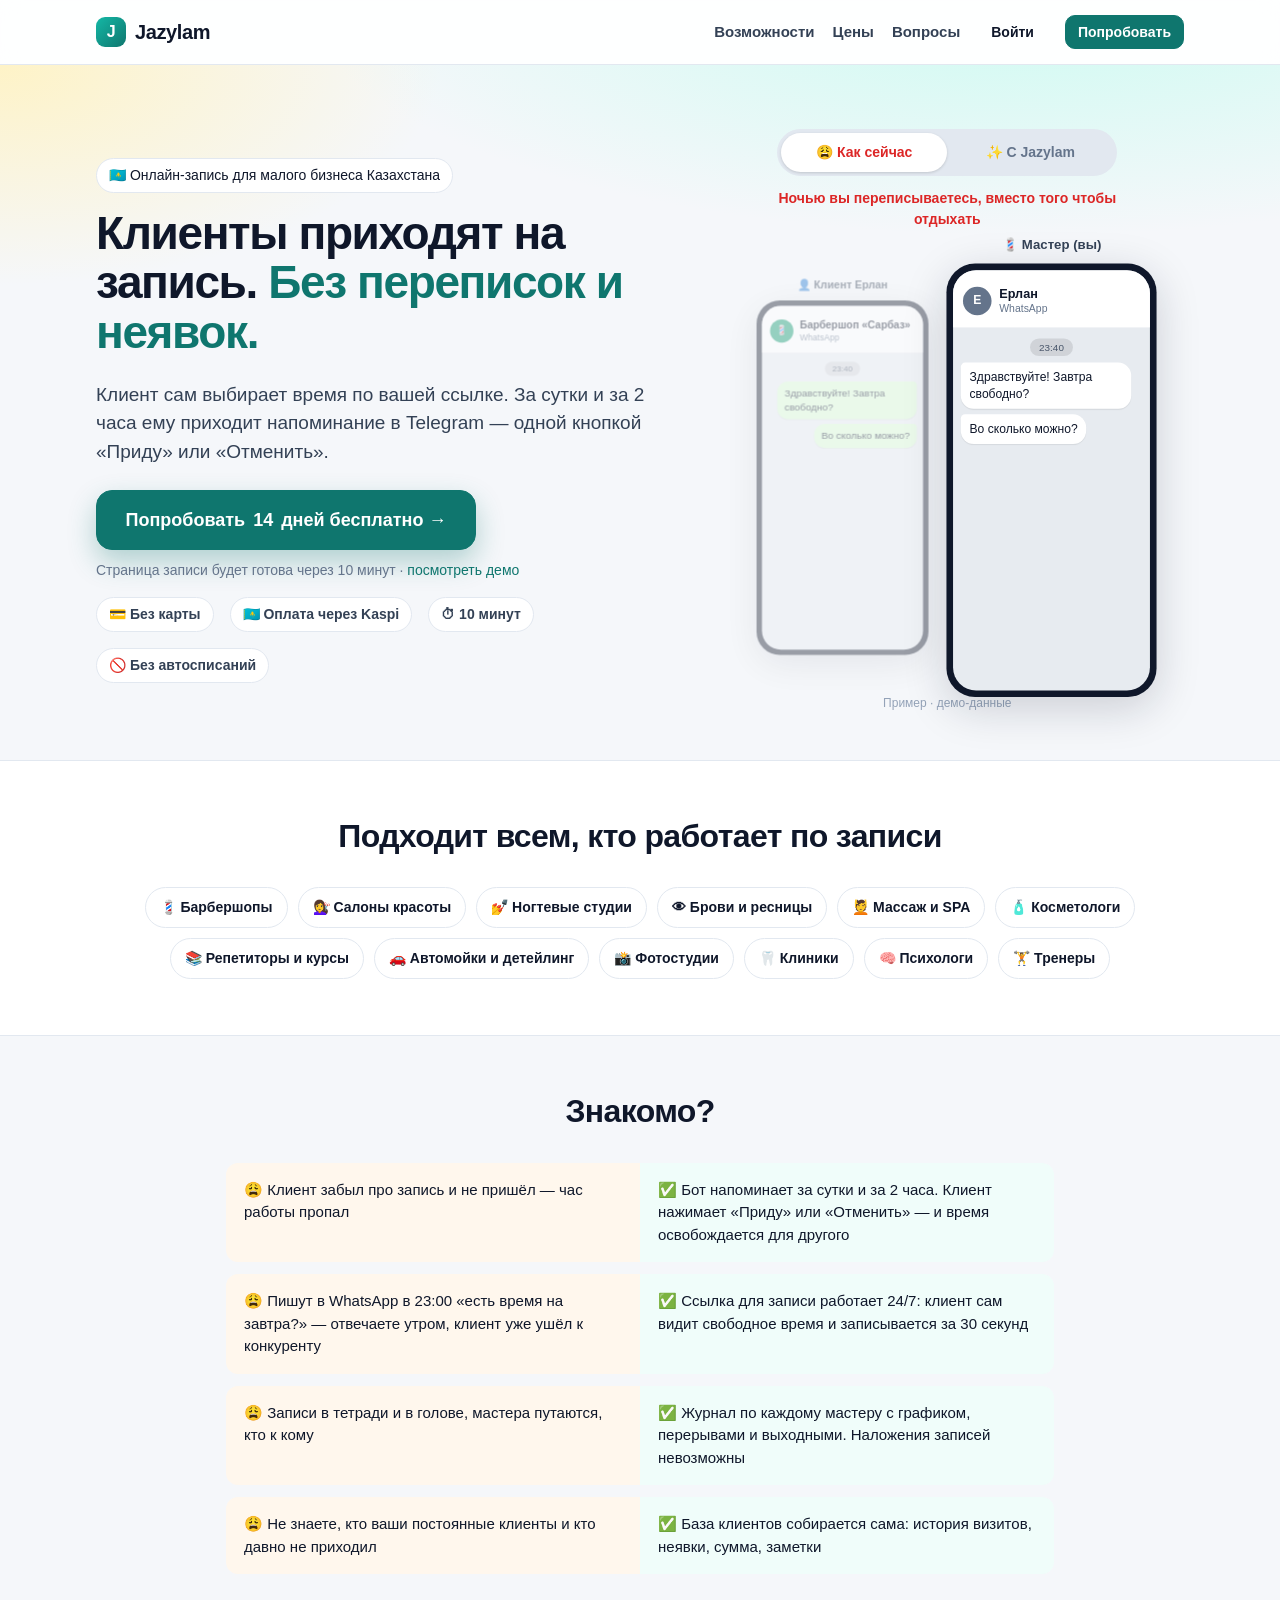
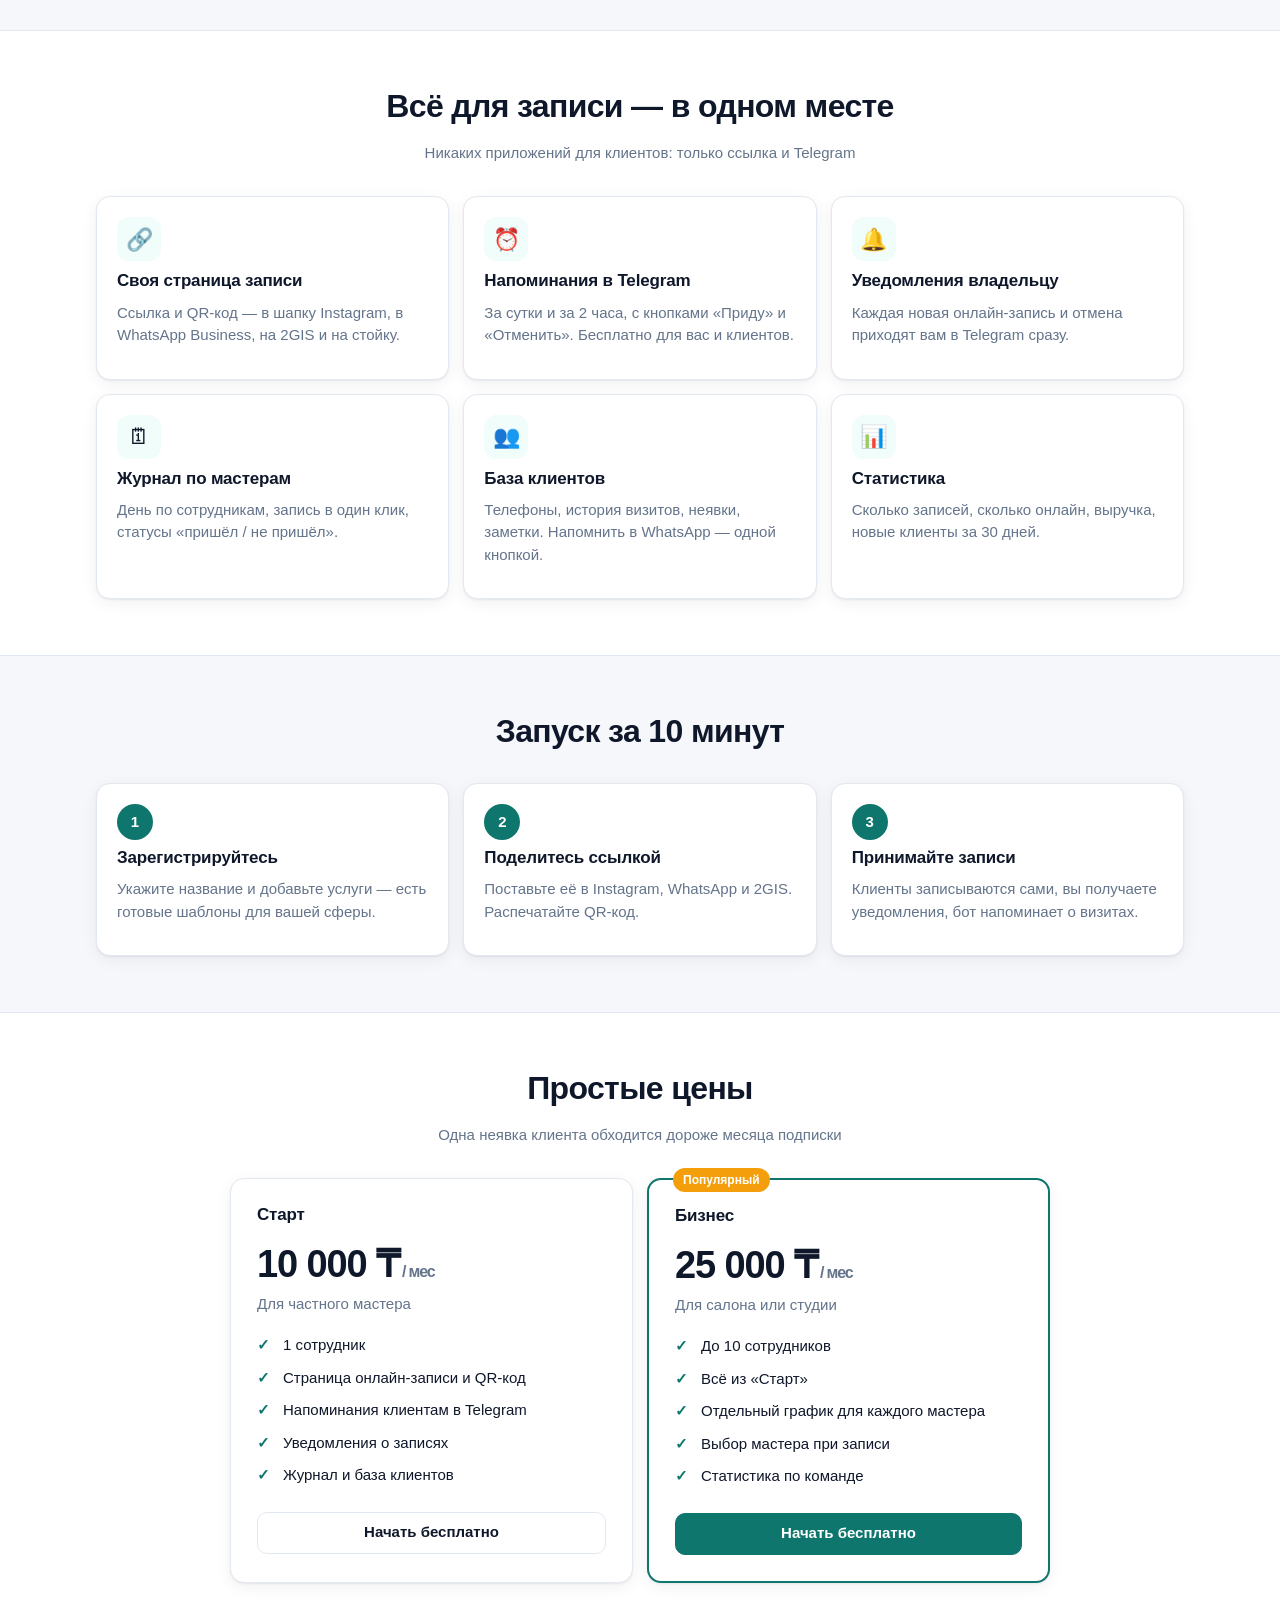
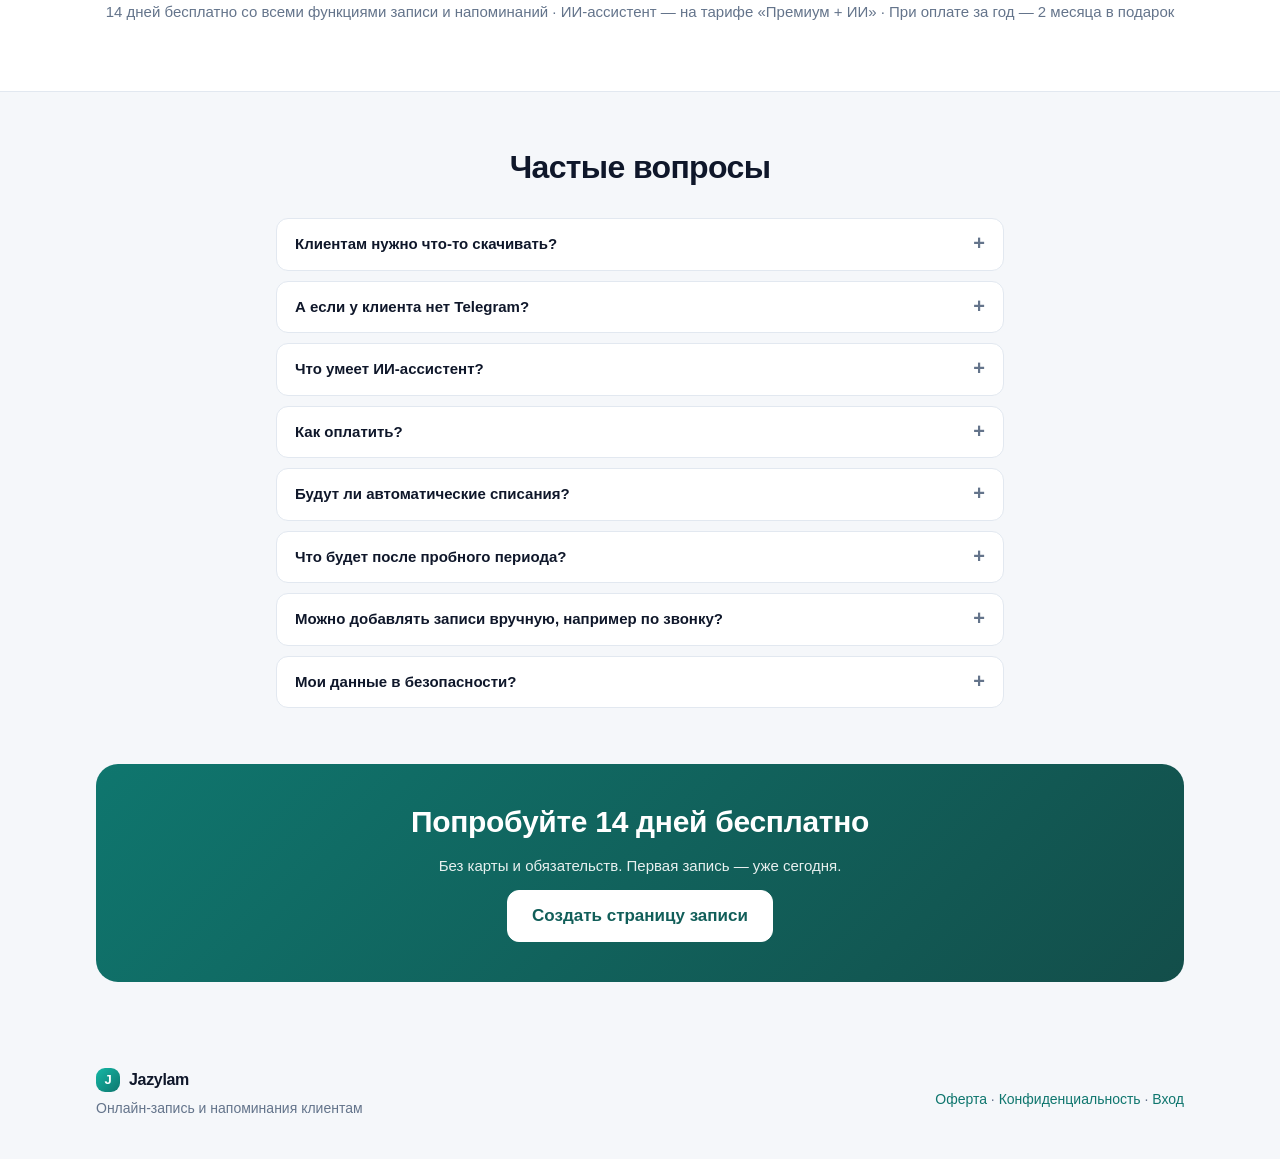
==== index.html @ f61ae93f "Сброс кэша Co-Authored-By: Claude Opus 5.5 <noreply@anthropic.com> Claude-Session: https://claude.ai" ====
<!doctype html>
<html lang="ru">
<head>
  <meta charset="utf-8">
  <meta name="viewport" content="width=device-width, initial-scale=1, viewport-fit=cover">
  <title>Jazylam — онлайн-запись и напоминания клиентам в Telegram</title>
  <meta name="description" content="Онлайн-запись для салонов, барбершопов, мастеров и репетиторов. Клиенты записываются по ссылке 24/7, бот напоминает о визите в Telegram. 14 дней бесплатно, оплата через Kaspi.">
  <meta property="og:title" content="Jazylam — онлайн-запись и напоминания клиентам">
  <meta property="og:description" content="Клиенты записываются сами по ссылке, бот напоминает о визите. Меньше неявок, меньше переписки.">
  <meta name="theme-color" content="#0f766e">
  <link rel="icon" type="image/png" sizes="192x192" href="icon-192.png">
  <link rel="apple-touch-icon" href="apple-touch-icon.png">
  <link rel="stylesheet" href="css/style.css?v=20261125f">
</head>
<body>
  <nav class="nav"><div class="container">
    <a class="logo" href="index.html"><i>J</i><span data-brand>Jazylam</span></a>
    <div class="links">
      <a class="l" href="#features">Возможности</a><a class="l" href="#pricing">Цены</a><a class="l" href="#faq">Вопросы</a>
      <a class="btn btn-sm btn-ghost" href="app.html">Войти</a>
      <a class="btn btn-sm btn-pri" href="app.html#signup">Попробовать</a>
    </div>
  </div></nav>

  <header class="hero"><div class="container hero-grid">
    <div>
      <span class="chip" style="margin-bottom:16px">🇰🇿 Онлайн-запись для малого бизнеса Казахстана</span>
      <h1>Клиенты приходят на запись. <span style="color:var(--pri)">Без переписок и неявок.</span></h1>
      <p class="lead">Клиент сам выбирает время по вашей ссылке. За сутки и за 2 часа ему приходит напоминание в Telegram — одной кнопкой «Приду» или «Отменить».</p>
      <div style="margin-top:24px">
        <a class="btn btn-pri btn-lg cta-main" id="mainCta" href="app.html#signup">Попробовать <span class="trial-days">14</span> дней бесплатно →</a>
        <p class="cta-sub">Страница записи будет готова через 10 минут · <a href="book.html?b=demo">посмотреть демо</a></p>
      </div>
      <div class="trust"><span>💳 Без карты</span><span>🇰🇿 Оплата через Kaspi</span><span>⏱ 10 минут</span><span>🚫 Без автосписаний</span></div>
    </div>

    <div class="dm" id="dm">
      <div class="dm-tabs"><button id="dm-tab-a" class="on-a" type="button">😩 Как сейчас</button><button id="dm-tab-b" type="button">✨ С Jazylam</button></div>
      <p class="dm-cap a" id="dm-cap" aria-live="polite">Ночью вы переписываетесь, вместо того чтобы отдыхать</p>
      <div class="dm-phones">
        <div class="dm-ph act" id="dm-pc"><div class="dm-who">👤 Клиент Ерлан</div>
          <div class="dm-dev"><div class="dm-scr"><div class="dm-bar" id="dm-cbar"></div><div class="dm-body" id="dm-cscene"></div></div></div></div>
        <div class="dm-ph dim" id="dm-po"><div class="dm-who">💈 Мастер (вы)</div>
          <div class="dm-dev"><div class="dm-scr"><div class="dm-bar" id="dm-obar"></div><div class="dm-body" id="dm-oscene"></div></div></div></div>
      </div>
      <p class="dm-note">Пример · демо-данные</p>
    </div>
  </div></header>

  <section class="section alt"><div class="container">
    <div class="section-h"><h2>Подходит всем, кто работает по записи</h2></div>
    <div class="who">
      <span class="chip">💈 Барбершопы</span><span class="chip">💇‍♀️ Салоны красоты</span><span class="chip">💅 Ногтевые студии</span><span class="chip">👁 Брови и ресницы</span>
      <span class="chip">💆 Массаж и SPA</span><span class="chip">🧴 Косметологи</span><span class="chip">📚 Репетиторы и курсы</span><span class="chip">🚗 Автомойки и детейлинг</span>
      <span class="chip">📸 Фотостудии</span><span class="chip">🦷 Клиники</span><span class="chip">🧠 Психологи</span><span class="chip">🏋️ Тренеры</span>
    </div>
  </div></section>

  <section class="section"><div class="narrow" style="max-width:860px">
    <div class="section-h"><h2>Знакомо?</h2></div>
    <div class="pain"><div class="bad">😩 Клиент забыл про запись и не пришёл — час работы пропал</div><div class="good">✅ Бот напоминает за сутки и за 2 часа. Клиент нажимает «Приду» или «Отменить» — и время освобождается для другого</div></div>
    <div class="pain"><div class="bad">😩 Пишут в WhatsApp в 23:00 «есть время на завтра?» — отвечаете утром, клиент уже ушёл к конкуренту</div><div class="good">✅ Ссылка для записи работает 24/7: клиент сам видит свободное время и записывается за 30 секунд</div></div>
    <div class="pain"><div class="bad">😩 Записи в тетради и в голове, мастера путаются, кто к кому</div><div class="good">✅ Журнал по каждому мастеру с графиком, перерывами и выходными. Наложения записей невозможны</div></div>
    <div class="pain"><div class="bad">😩 Не знаете, кто ваши постоянные клиенты и кто давно не приходил</div><div class="good">✅ База клиентов собирается сама: история визитов, неявки, сумма, заметки</div></div>
  </div></section>

  <section class="section alt" id="features"><div class="container">
    <div class="section-h"><h2>Всё для записи — в одном месте</h2><p class="muted">Никаких приложений для клиентов: только ссылка и Telegram</p></div>
    <div class="grid grid-3">
      <div class="card feat"><div class="ic">🔗</div><h3>Своя страница записи</h3><p class="muted">Ссылка и QR-код — в шапку Instagram, в WhatsApp Business, на 2GIS и на стойку.</p></div>
      <div class="card feat"><div class="ic">⏰</div><h3>Напоминания в Telegram</h3><p class="muted">За сутки и за 2 часа, с кнопками «Приду» и «Отменить». Бесплатно для вас и клиентов.</p></div>
      <div class="card feat"><div class="ic">🔔</div><h3>Уведомления владельцу</h3><p class="muted">Каждая новая онлайн-запись и отмена приходят вам в Telegram сразу.</p></div>
      <div class="card feat"><div class="ic">🗓</div><h3>Журнал по мастерам</h3><p class="muted">День по сотрудникам, запись в один клик, статусы «пришёл / не пришёл».</p></div>
      <div class="card feat"><div class="ic">👥</div><h3>База клиентов</h3><p class="muted">Телефоны, история визитов, неявки, заметки. Напомнить в WhatsApp — одной кнопкой.</p></div>
      <div class="card feat"><div class="ic">📊</div><h3>Статистика</h3><p class="muted">Сколько записей, сколько онлайн, выручка, новые клиенты за 30 дней.</p></div>
    </div>
  </div></section>

  <section class="section"><div class="container">
    <div class="section-h"><h2>Запуск за 10 минут</h2></div>
    <div class="grid grid-3">
      <div class="card feat"><div class="step-n">1</div><h3>Зарегистрируйтесь</h3><p class="muted">Укажите название и добавьте услуги — есть готовые шаблоны для вашей сферы.</p></div>
      <div class="card feat"><div class="step-n">2</div><h3>Поделитесь ссылкой</h3><p class="muted">Поставьте её в Instagram, WhatsApp и 2GIS. Распечатайте QR-код.</p></div>
      <div class="card feat"><div class="step-n">3</div><h3>Принимайте записи</h3><p class="muted">Клиенты записываются сами, вы получаете уведомления, бот напоминает о визитах.</p></div>
    </div>
  </div></section>

  <section class="section alt" id="pricing"><div class="container">
    <div class="section-h"><h2>Простые цены</h2><p class="muted">Одна неявка клиента обходится дороже месяца подписки</p></div>
    <div class="grid grid-2" style="max-width:820px;margin:0 auto" id="priceGrid">
      <div class="card price-card"><h3>Старт</h3><div class="price"><span data-price="start">10 000 ₸</span><span class="muted small" style="font-size:16px"> / мес</span></div>
        <p class="muted">Для частного мастера</p>
        <ul><li>1 сотрудник</li><li>Страница онлайн-записи и QR-код</li><li>Напоминания клиентам в Telegram</li><li>Уведомления о записях</li><li>Журнал и база клиентов</li></ul>
        <a class="btn btn-block" href="app.html#signup">Начать бесплатно</a></div>
      <div class="card price-card hl"><span class="tag">Популярный</span><h3>Бизнес</h3><div class="price"><span data-price="business">25 000 ₸</span><span class="muted small" style="font-size:16px"> / мес</span></div>
        <p class="muted">Для салона или студии</p>
        <ul><li>До 10 сотрудников</li><li>Всё из «Старт»</li><li>Отдельный график для каждого мастера</li><li>Выбор мастера при записи</li><li>Статистика по команде</li></ul>
        <a class="btn btn-pri btn-block" href="app.html#signup">Начать бесплатно</a></div>
    </div>
    <p class="center muted" style="margin-top:18px"><span class="trial-days">14</span> дней бесплатно со всеми функциями записи и напоминаний · ИИ-ассистент — на тарифе «Премиум + ИИ» · При оплате за год — 2 месяца в подарок</p>
  </div></section>

  <section class="section" id="faq"><div class="narrow" style="max-width:760px">
    <div class="section-h"><h2>Частые вопросы</h2></div>
    <details class="faq"><summary>Клиентам нужно что-то скачивать?</summary><p>Нет. Клиент открывает ссылку в браузере, выбирает услугу и время и записывается. Напоминания приходят в Telegram — если клиент захочет их получать, достаточно одной кнопки.</p></details>
    <details class="faq"><summary>А если у клиента нет Telegram?</summary><p>Запись работает и без него. В журнале у каждой записи есть кнопка «Напомнить в WhatsApp» — с уже готовым текстом напоминания.</p></details>
    <details class="faq"><summary>Что умеет ИИ-ассистент?</summary><p>Он отвечает вашим клиентам в Telegram круглосуточно: рассказывает об услугах и ценах, подбирает свободное время и сам записывает. Отвечает только по вашим данным и базе знаний, которую вы заполняете в кабинете. Если не знает ответа — пересылает вопрос вам, и вы отвечаете одной кнопкой.</p></details>
    <details class="faq"><summary>Как оплатить?</summary><p>Переводом через Kaspi. В кабинете в разделе «Подписка» выберите тариф, переведите сумму и нажмите «Я оплатил». После проверки подписка продлится.</p></details>
    <details class="faq"><summary>Будут ли автоматические списания?</summary><p>Нет. Вы платите только тогда, когда сами решите продлить. За несколько дней до окончания мы пришлём напоминание.</p></details>
    <details class="faq"><summary>Что будет после пробного периода?</summary><p>Если не продлить, онлайн-запись для клиентов приостановится, но все ваши данные — клиенты, история, настройки — сохранятся. Продлите в любой момент, и всё заработает снова.</p></details>
    <details class="faq"><summary>Можно добавлять записи вручную, например по звонку?</summary><p>Да. В журнале нажмите на свободное время у мастера — и запишите клиента. Наложения записей система не допустит.</p></details>
    <details class="faq"><summary>Мои данные в безопасности?</summary><p>Данные хранятся в защищённой базе, доступ к записям и клиентам есть только у вас. Мы не продаём и не передаём данные третьим лицам и не показываем рекламу.</p></details>
  </div></section>

  <section class="section" style="padding-top:0"><div class="container">
    <div class="cta-band"><h2>Попробуйте <span class="trial-days">14</span> дней бесплатно</h2>
      <p style="opacity:.9">Без карты и обязательств. Первая запись — уже сегодня.</p>
      <a class="btn btn-lg" href="app.html#signup">Создать страницу записи</a></div>
  </div></section>

  <footer class="foot"><div class="container row between">
    <div><span class="logo" style="font-size:16px"><i style="width:24px;height:24px;font-size:13px">J</i><span data-brand>Jazylam</span></span>
      <div style="margin-top:6px">Онлайн-запись и напоминания клиентам</div></div>
    <div class="stack" style="text-align:right">
      <div id="support"></div>
      <div><a href="terms.html">Оферта</a> · <a href="terms.html#privacy">Конфиденциальность</a> · <a href="app.html">Вход</a></div>
    </div>
  </div></footer>

  <div class="sticky-cta" id="stickyCta">
    <a class="btn btn-pri" href="app.html#signup">Попробовать бесплатно</a>
    <p>14 дней · без карты · без автосписаний</p>
  </div>

  <script src="js/hero-demo.js?v=20261125f" defer></script>
  <script>
    // Закреплённая кнопка на телефоне: показываем, когда главная кнопка ушла за экран
    (function () {
      var main = document.getElementById('mainCta'), sticky = document.getElementById('stickyCta');
      if (!main || !sticky || !('IntersectionObserver' in window)) return;
      new IntersectionObserver(function (e) {
        sticky.classList.toggle('show', !e[0].isIntersecting && e[0].boundingClientRect.top < 0);
      }).observe(main);
    })();
  </script>
  <script src="vendor/supabase.js"></script>
  <script type="module">
    import { sb, money, esc, brandify } from './js/lib.js';
    brandify();
    sb.from('platform_settings').select('trial_days,support_contact').eq('id', 1).single().then(({ data }) => {
      if (!data) return;
      document.querySelectorAll('.trial-days').forEach((e) => (e.textContent = data.trial_days));
      if (data.support_contact) document.getElementById('support').innerHTML = 'Поддержка: ' + esc(data.support_contact);
    });
    sb.from('plans').select('*').eq('is_public', true).eq('is_active', true).gt('price', 0).order('sort').then(({ data }) => {
      if (!data || !data.length) return;
      const g = document.getElementById('priceGrid');
      const n = data.length;
      g.className = 'grid ' + (n >= 4 ? 'grid-4' : n === 3 ? 'grid-3' : 'grid-2');
      g.style.maxWidth = n >= 4 ? '1180px' : n === 3 ? '1040px' : '820px';
      const hl = data.find((p) => p.code === 'business') || data[Math.min(1, n - 1)];
      g.innerHTML = data.map((p, i) => `<div class="card price-card ${p === hl ? 'hl' : ''}">${p === hl ? '<span class="tag">Популярный</span>' : p.ai ? '<span class="tag" style="background:#7c3aed">С ИИ</span>' : ''}
        <h3>${esc(p.title)}</h3>${p.trial_price != null && p.trial_days ? `<div class="muted" style="text-decoration:line-through">${money(p.price)} / мес</div><div class="price"><span style="font-size:${n >= 4 ? 30 : 38}px">${money(p.trial_price)}</span><span class="muted small" style="font-size:16px"> за ${p.trial_days} дн.</span></div><div class="small" style="color:var(--ok,#16a34a);font-weight:600;margin-bottom:6px">Пробный период ${p.trial_days} дн., потом ${money(p.price)} / мес</div>` : `<div class="price"><span style="font-size:${n >= 4 ? 30 : 38}px">${money(p.price)}</span><span class="muted small" style="font-size:16px"> / мес</span></div>`}
        <ul>${(p.features || 'До ' + p.staff_limit + ' сотрудников').split('\n').filter((x) => x.trim()).map((f) => `<li>${esc(f.trim())}</li>`).join('')}</ul>
        ${n >= 4 && i >= n - 2 ? `<a class="btn btn-pri btn-block" href="app.html#signup">Оплатить</a>` : `<a class="btn ${p === hl ? 'btn-pri' : ''} btn-block" href="app.html#signup">Начать бесплатно</a>`}</div>`).join('');
    });
  </script>
</body>
</html>
---- css/style.css ----
:root {
  --bg: #f5f7fa;
  --card: #ffffff;
  --text: #0f172a;
  --muted: #64748b;
  --line: #e2e8f0;
  --pri: #0f766e;
  --pri-h: #115e59;
  --pri-soft: #ccfbf1;
  --pri-tint: #f0fdfa;
  --accent: #f59e0b;
  --danger: #dc2626;
  --danger-soft: #fee2e2;
  --warn: #b45309;
  --warn-soft: #fef3c7;
  --ok: #15803d;
  --ok-soft: #dcfce7;
  --info: #1d4ed8;
  --info-soft: #dbeafe;
  --r: 14px;
  --r-sm: 10px;
  --sh: 0 1px 2px rgba(15, 23, 42, .06), 0 4px 16px rgba(15, 23, 42, .06);
  --sh-lg: 0 10px 40px rgba(15, 23, 42, .18);
  --font: -apple-system, BlinkMacSystemFont, "Segoe UI", Roboto, "Inter", "Helvetica Neue", Arial, sans-serif;
}
* { box-sizing: border-box; }
html { -webkit-text-size-adjust: 100%; }
body { margin: 0; font-family: var(--font); background: var(--bg); color: var(--text); font-size: 15px; line-height: 1.5; }
a { color: var(--pri); text-decoration: none; }
a:hover { text-decoration: underline; }
img { max-width: 100%; }
h1, h2, h3, h4 { line-height: 1.2; margin: 0 0 .5em; letter-spacing: -.01em; }
h1 { font-size: 30px; } h2 { font-size: 22px; } h3 { font-size: 17px; }
p { margin: 0 0 .8em; }
.muted { color: var(--muted); }
.small { font-size: 13px; }
.center { text-align: center; }
.hide { display: none !important; }
.nowrap { white-space: nowrap; }
.pre { white-space: pre-wrap; }

.container { max-width: 1120px; margin: 0 auto; padding: 0 16px; }
.narrow { max-width: 560px; margin: 0 auto; padding: 0 16px; }
.stack > * + * { margin-top: 12px; }
.row { display: flex; gap: 10px; align-items: center; flex-wrap: wrap; }
.row.between { justify-content: space-between; }
.row.nowrap-row { flex-wrap: nowrap; }
.grow { flex: 1 1 auto; min-width: 0; }
.grid { display: grid; gap: 14px; }
.grid-2 { grid-template-columns: repeat(2, minmax(0, 1fr)); }
.grid-3 { grid-template-columns: repeat(3, minmax(0, 1fr)); }
.grid-4 { grid-template-columns: repeat(4, minmax(0, 1fr)); }
@media (max-width: 860px) { .grid-3, .grid-4 { grid-template-columns: repeat(2, minmax(0, 1fr)); } }
@media (max-width: 560px) { .grid-2, .grid-3, .grid-4 { grid-template-columns: 1fr; } .grid-4.keep-2 { grid-template-columns: repeat(2, minmax(0,1fr)); } }

.card { background: var(--card); border: 1px solid var(--line); border-radius: var(--r); padding: 18px; box-shadow: var(--sh); }
.card.flat { box-shadow: none; }
.card h3 { margin-bottom: 10px; }
.card + .card { margin-top: 14px; }
.grid > .card + .card, .grid > * + .card { margin-top: 0; }

/* Кнопки */
.btn { display: inline-flex; align-items: center; justify-content: center; gap: 8px; min-height: 42px; padding: 0 16px;
  border-radius: var(--r-sm); border: 1px solid var(--line); background: #fff; color: var(--text); font: inherit;
  font-weight: 600; cursor: pointer; text-decoration: none !important; transition: background .15s, border-color .15s, transform .05s; white-space: nowrap; }
.btn:hover { background: #f8fafc; }
.btn:active { transform: translateY(1px); }
.btn:disabled { opacity: .55; cursor: not-allowed; }
.btn-pri { background: var(--pri); border-color: var(--pri); color: #fff; }
.btn-pri:hover { background: var(--pri-h); }
.btn-danger { color: var(--danger); border-color: #fecaca; }
.btn-danger:hover { background: var(--danger-soft); }
.btn-ghost { background: transparent; border-color: transparent; }
.btn-ghost:hover { background: rgba(15,23,42,.05); }
.btn-sm { min-height: 34px; padding: 0 12px; font-size: 14px; }
.btn-lg { min-height: 52px; padding: 0 24px; font-size: 17px; border-radius: 12px; }
.btn-block { width: 100%; }
.btn-tg { background: #229ed9; border-color: #229ed9; color: #fff; }
.btn-tg:hover { background: #1b8bc0; }
.btn-wa { background: #25d366; border-color: #25d366; color: #fff; }

/* Формы */
.field { display: block; }
.field > span { display: block; font-size: 13px; font-weight: 600; color: #334155; margin-bottom: 5px; }
.field small { display: block; color: var(--muted); font-size: 12px; margin-top: 4px; }
.input, .select, .textarea { width: 100%; min-height: 42px; padding: 9px 12px; border: 1px solid #cbd5e1; border-radius: var(--r-sm);
  background: #fff; font: inherit; color: var(--text); outline: none; transition: border-color .15s, box-shadow .15s; }
.textarea { min-height: 84px; resize: vertical; }
.input:focus, .select:focus, .textarea:focus { border-color: var(--pri); box-shadow: 0 0 0 3px rgba(15,118,110,.15); }
.input-sm { min-height: 34px; padding: 5px 9px; }
.check { display: flex; gap: 10px; align-items: flex-start; cursor: pointer; user-select: none; }
.check input { width: 18px; height: 18px; margin-top: 2px; accent-color: var(--pri); flex: none; }
.form-grid { display: grid; gap: 12px; grid-template-columns: repeat(2, minmax(0, 1fr)); }
.form-grid .full { grid-column: 1 / -1; }
@media (max-width: 560px) { .form-grid { grid-template-columns: 1fr; } }

/* Бейджи и чипы */
.badge { display: inline-flex; align-items: center; gap: 4px; padding: 2px 9px; border-radius: 999px; font-size: 12px; font-weight: 700; white-space: nowrap; }
.b-booked { background: var(--info-soft); color: var(--info); }
.b-confirmed { background: var(--pri-soft); color: var(--pri-h); }
.b-done { background: var(--ok-soft); color: var(--ok); }
.b-no_show { background: var(--warn-soft); color: var(--warn); }
.b-cancelled { background: #f1f5f9; color: #64748b; }
.b-pending { background: var(--warn-soft); color: var(--warn); }
.b-approved { background: var(--ok-soft); color: var(--ok); }
.b-rejected { background: var(--danger-soft); color: var(--danger); }
.chip { display: inline-flex; align-items: center; gap: 6px; padding: 6px 12px; border: 1px solid var(--line); border-radius: 999px; background: #fff; font-size: 14px; }
button.chip { cursor: pointer; font: inherit; font-size: 14px; }
.chip.on { background: var(--pri); border-color: var(--pri); color: #fff; font-weight: 700; }

.alert { padding: 12px 14px; border-radius: var(--r-sm); border: 1px solid; font-size: 14px; }
.alert-warn { background: var(--warn-soft); border-color: #fde68a; color: #78350f; }
.alert-danger { background: var(--danger-soft); border-color: #fecaca; color: #7f1d1d; }
.alert-ok { background: var(--ok-soft); border-color: #bbf7d0; color: #14532d; }
.alert-info { background: var(--pri-tint); border-color: var(--pri-soft); color: #134e4a; }

/* Таблицы */
.table-wrap { overflow-x: auto; -webkit-overflow-scrolling: touch; }
table.table { width: 100%; border-collapse: collapse; font-size: 14px; }
.table th { text-align: left; font-size: 12px; text-transform: uppercase; letter-spacing: .04em; color: var(--muted); font-weight: 700; padding: 8px 10px; border-bottom: 1px solid var(--line); white-space: nowrap; }
.table td { padding: 10px; border-bottom: 1px solid var(--line); vertical-align: middle; }
.table tr.clickable { cursor: pointer; }
.table tr.clickable:hover td { background: #f8fafc; }

/* Статистика */
.stat { padding: 14px 16px; }
.stat .v { font-size: 26px; font-weight: 800; letter-spacing: -.02em; }
.stat .l { font-size: 13px; color: var(--muted); }

/* Тосты и модалки */
#toasts { position: fixed; left: 50%; bottom: 20px; transform: translateX(-50%); z-index: 1000; display: flex; flex-direction: column; gap: 8px; align-items: center; pointer-events: none; width: calc(100% - 32px); max-width: 460px; }
.toast { background: #0f172a; color: #fff; padding: 11px 16px; border-radius: 12px; box-shadow: var(--sh-lg); font-size: 14px; pointer-events: auto; animation: tin .2s ease; }
.toast.err { background: #991b1b; }
@keyframes tin { from { opacity: 0; transform: translateY(8px); } to { opacity: 1; transform: none; } }

.modal-bg { position: fixed; inset: 0; background: rgba(15,23,42,.45); z-index: 900; display: flex; align-items: flex-start; justify-content: center; padding: 24px 12px; overflow-y: auto; animation: fade .15s; }
.modal { background: #fff; border-radius: 16px; width: 100%; max-width: 560px; box-shadow: var(--sh-lg); margin: auto 0; }
.modal.wide { max-width: 760px; }
.modal-h { display: flex; align-items: center; justify-content: space-between; gap: 10px; padding: 16px 18px; border-bottom: 1px solid var(--line); }
.modal-h h3 { margin: 0; }
.modal-b { padding: 18px; }
.modal-f { padding: 14px 18px; border-top: 1px solid var(--line); display: flex; gap: 10px; justify-content: flex-end; flex-wrap: wrap; }
.x { width: 36px; height: 36px; border-radius: 10px; border: 0; background: transparent; font-size: 22px; cursor: pointer; color: var(--muted); }
.x:hover { background: #f1f5f9; }
@keyframes fade { from { opacity: 0; } to { opacity: 1; } }
@media (max-width: 560px) {
  .modal-bg { padding: 0; align-items: flex-end; }
  .modal { border-radius: 18px 18px 0 0; margin: 0; max-height: 94vh; display: flex; flex-direction: column; }
  .modal-b { overflow-y: auto; }
}

.spinner { width: 28px; height: 28px; border: 3px solid var(--pri-soft); border-top-color: var(--pri); border-radius: 50%; animation: spin .8s linear infinite; margin: 30px auto; }
@keyframes spin { to { transform: rotate(360deg); } }
.empty { text-align: center; color: var(--muted); padding: 34px 16px; }
.empty .ico { font-size: 34px; margin-bottom: 6px; }

/* Логотип */
.logo { display: inline-flex; align-items: center; gap: 9px; font-weight: 800; font-size: 20px; color: var(--text); letter-spacing: -.02em; }
.logo:hover { text-decoration: none; }
.logo i { width: 30px; height: 30px; border-radius: 9px; background: linear-gradient(135deg, #14b8a6, #0f766e); display: inline-flex; align-items: center; justify-content: center; color: #fff; font-style: normal; font-size: 16px; }

/* ====== Кабинет ====== */
.topbar { background: #fff; border-bottom: 1px solid var(--line); position: sticky; top: 0; z-index: 50; }
.topbar .container { display: flex; align-items: center; gap: 12px; min-height: 60px; }
.topbar .biz { font-weight: 600; color: var(--muted); overflow: hidden; text-overflow: ellipsis; white-space: nowrap; }
.tabs { display: flex; gap: 4px; overflow-x: auto; padding: 8px 0; -webkit-overflow-scrolling: touch; scrollbar-width: none; }
.tabs::-webkit-scrollbar { display: none; }
.tab { padding: 8px 14px; border-radius: 10px; font-weight: 600; color: #475569; white-space: nowrap; cursor: pointer; border: 0; background: transparent; font: inherit; font-weight: 600; }
.tab:hover { background: #f1f5f9; text-decoration: none; }
.tab.active { background: var(--pri-tint); color: var(--pri-h); }
.page { padding: 18px 0 60px; }
.page-h { display: flex; align-items: center; justify-content: space-between; gap: 10px; flex-wrap: wrap; margin-bottom: 14px; }
.page-h h2 { margin: 0; }

/* Журнал */
.day-nav { display: flex; align-items: center; gap: 6px; flex-wrap: wrap; }
.day-title { font-weight: 700; font-size: 17px; min-width: 170px; text-align: center; }
.jr-wrap { overflow-x: auto; border: 1px solid var(--line); border-radius: var(--r); background: #fff; -webkit-overflow-scrolling: touch; }
.jr { display: grid; min-width: max-content; position: relative; }
.jr-head { position: sticky; top: 0; z-index: 3; background: #fff; border-bottom: 1px solid var(--line); padding: 10px 8px; font-weight: 700; font-size: 14px; text-align: center; white-space: nowrap; overflow: hidden; text-overflow: ellipsis; }
.jr-head small { display: block; font-weight: 500; color: var(--muted); font-size: 12px; }
.jr-times { position: relative; border-right: 1px solid var(--line); }
.jr-times div { position: absolute; right: 6px; font-size: 11px; color: var(--muted); transform: translateY(-50%); }
.jr-col { position: relative; border-right: 1px solid var(--line); cursor: copy;
  background: repeating-linear-gradient(-45deg, #f8fafc, #f8fafc 6px, #f1f5f9 6px, #f1f5f9 12px); }
.jr-col:last-child { border-right: 0; }
.jr-work { position: absolute; left: 0; right: 0; background: #fff; }
.jr-line { position: absolute; left: 0; right: 0; border-top: 1px solid #eef2f7; pointer-events: none; }
.jr-line.half { border-top-style: dashed; border-top-color: #f3f5f9; }
.jr-now { position: absolute; left: 0; right: 0; border-top: 2px solid #ef4444; z-index: 2; pointer-events: none; }
.jr-ev { position: absolute; left: 4px; right: 4px; border-radius: 8px; padding: 4px 7px; font-size: 12px; line-height: 1.3; overflow: hidden; cursor: pointer; z-index: 1;
  border-left: 4px solid; box-shadow: 0 1px 2px rgba(0,0,0,.08); }
.jr-ev b { display: block; font-size: 12.5px; white-space: nowrap; overflow: hidden; text-overflow: ellipsis; }
.jr-ev span { display: block; white-space: nowrap; overflow: hidden; text-overflow: ellipsis; opacity: .85; }
.ev-booked { background: #eff6ff; border-color: #3b82f6; color: #1e3a8a; }
.ev-confirmed { background: #f0fdfa; border-color: #14b8a6; color: #134e4a; }
.ev-done { background: #f0fdf4; border-color: #22c55e; color: #14532d; }
.ev-no_show { background: #fffbeb; border-color: #f59e0b; color: #78350f; }
.day-list .item { display: flex; gap: 12px; align-items: center; padding: 12px 0; border-bottom: 1px solid var(--line); }
.day-list .item:last-child { border-bottom: 0; }
.day-list .t { font-weight: 800; min-width: 52px; }
.day-list .item.cancelled { opacity: .55; }
.day-list .item.cancelled .who { text-decoration: line-through; }

.checklist li { margin: 6px 0; }
.checklist li.done { color: var(--muted); text-decoration: line-through; }

.hours-row { display: grid; grid-template-columns: 110px 1fr; gap: 10px; align-items: center; padding: 8px 0; border-bottom: 1px solid var(--line); }
.hours-row:last-child { border-bottom: 0; }
.hours-times { display: flex; gap: 6px; align-items: center; flex-wrap: wrap; }
.hours-times .input { width: 110px; }
@media (max-width: 560px) { .hours-row { grid-template-columns: 1fr; gap: 6px; } }

.list-item { display: flex; align-items: center; gap: 12px; padding: 14px 16px; border: 1px solid var(--line); border-radius: var(--r); background: #fff; cursor: pointer; }
.list-item:hover { border-color: #94a3b8; }
.list-item + .list-item { margin-top: 10px; }
.list-item.inactive { opacity: .6; }
.avatar { width: 40px; height: 40px; border-radius: 50%; background: var(--pri-soft); color: var(--pri-h); display: inline-flex; align-items: center; justify-content: center; font-weight: 800; flex: none; }

.qr-box { display: flex; gap: 18px; align-items: center; flex-wrap: wrap; }
.qr-box canvas, .qr-box img { width: 150px; height: 150px; border-radius: 10px; border: 1px solid var(--line); background: #fff; }
.link-box { display: flex; gap: 8px; }
.link-box .input { font-family: ui-monospace, SFMono-Regular, Menlo, monospace; font-size: 13px; }
@media (max-width: 560px) { .link-box { flex-direction: column; } }
.share-bar { display: flex; align-items: center; gap: 10px; padding: 12px 14px; margin-bottom: 14px; border-color: var(--pri-soft); background: var(--pri-tint); }
.share-url { display: block; font-weight: 600; overflow: hidden; text-overflow: ellipsis; white-space: nowrap; }
.share { display: grid; gap: 14px; justify-items: center; }
.share-qr { width: 220px; height: 220px; border: 1px solid var(--line); border-radius: 12px; background: #fff; }
.share .link-box { width: 100%; }
.share-btns { display: grid; grid-template-columns: 1fr 1fr; gap: 8px; width: 100%; }
.share-btns .btn { width: 100%; }
@media (max-width: 560px) { .share-bar { flex-wrap: wrap; } .share-bar > .grow { flex-basis: 100%; } .share-bar .btn { flex: 1; } }

.plan { border: 2px solid var(--line); border-radius: var(--r); padding: 18px; cursor: pointer; background: #fff; position: relative; }
.plan.sel { border-color: var(--pri); background: var(--pri-tint); }
.plan .price { font-size: 28px; font-weight: 800; letter-spacing: -.02em; }
.plan ul { padding-left: 18px; margin: 10px 0 0; color: #334155; }

.auth-wrap { min-height: 100vh; display: flex; align-items: center; justify-content: center; padding: 24px 16px; }
.auth-card { width: 100%; max-width: 420px; }
.seg { display: grid; grid-template-columns: 1fr 1fr; background: #f1f5f9; border-radius: 12px; padding: 4px; margin-bottom: 16px; }
.seg button { border: 0; background: transparent; padding: 9px; border-radius: 9px; font: inherit; font-weight: 700; color: #475569; cursor: pointer; }
.seg button.on { background: #fff; color: var(--text); box-shadow: 0 1px 3px rgba(0,0,0,.1); }
.seg.seg3 { grid-template-columns: repeat(3, 1fr); margin-bottom: 4px; }
.seg.seg3 button { padding: 12px 4px; font-size: 14px; }

/* ====== Страница записи ====== */
.bk { max-width: 620px; margin: 0 auto; padding: 0 14px 40px; }
.bk-head { background: linear-gradient(135deg, #0f766e, #134e4a); color: #fff; padding: 26px 18px 54px; }
.bk-head .inner { max-width: 620px; margin: 0 auto; }
.bk-head h1 { font-size: 24px; margin-bottom: 4px; }
.bk-head .meta { opacity: .9; font-size: 14px; }
.bk-head a { color: #fff; text-decoration: underline; }
.bk-body { margin-top: -36px; }
.steps-bar { display: flex; gap: 6px; margin-bottom: 14px; }
.steps-bar i { flex: 1; height: 4px; border-radius: 4px; background: #e2e8f0; }
.steps-bar i.on { background: var(--pri); }
.opt { display: flex; align-items: center; gap: 12px; width: 100%; text-align: left; padding: 14px 16px; border: 1px solid var(--line); border-radius: 12px; background: #fff; font: inherit; cursor: pointer; color: var(--text); transition: border-color .15s, background .15s; }
.opt:hover { border-color: var(--pri); background: var(--pri-tint); }
.opt + .opt { margin-top: 10px; }
.opt .grow b { display: block; }
.opt .price { font-weight: 800; white-space: nowrap; }
.days { display: flex; gap: 8px; overflow-x: auto; padding: 2px 2px 8px; scroll-snap-type: x proximity; -webkit-overflow-scrolling: touch; }
.day { flex: none; width: 62px; padding: 8px 0; border: 1px solid var(--line); border-radius: 12px; background: #fff; text-align: center; cursor: pointer; font: inherit; color: var(--text); scroll-snap-align: start; }
.day .dw { font-size: 12px; color: var(--muted); text-transform: uppercase; }
.day .dn { font-size: 20px; font-weight: 800; }
.day .dm { font-size: 11px; color: var(--muted); }
.day.sel { background: var(--pri); border-color: var(--pri); color: #fff; }
.day.sel .dw, .day.sel .dm { color: #ccfbf1; }
.day:disabled { opacity: .35; cursor: not-allowed; }
.slots { display: grid; grid-template-columns: repeat(auto-fill, minmax(78px, 1fr)); gap: 8px; }
.slot { padding: 10px 0; border: 1px solid #99f6e4; border-radius: 10px; background: var(--pri-tint); color: var(--pri-h); font: inherit; font-weight: 700; cursor: pointer; }
.slot:hover, .slot.sel { background: var(--pri); color: #fff; border-color: var(--pri); }
.slot-group { font-size: 13px; font-weight: 700; color: var(--muted); margin: 14px 0 8px; }
.summary { display: flex; flex-wrap: wrap; gap: 6px; margin-bottom: 12px; }
.powered { text-align: center; font-size: 13px; color: var(--muted); margin-top: 22px; }
.ok-ico { width: 64px; height: 64px; border-radius: 50%; background: var(--ok-soft); color: var(--ok); display: flex; align-items: center; justify-content: center; font-size: 32px; margin: 0 auto 10px; }
.kv { display: grid; grid-template-columns: 110px 1fr; gap: 6px 12px; font-size: 15px; }
.kv dt { color: var(--muted); }
.kv dd { margin: 0; font-weight: 600; }

/* ====== Лендинг ====== */
.nav { position: sticky; top: 0; z-index: 50; background: rgba(255,255,255,.9); backdrop-filter: saturate(180%) blur(10px); border-bottom: 1px solid var(--line); }
.nav .container { display: flex; align-items: center; gap: 14px; min-height: 64px; }
.nav .links { display: flex; gap: 18px; margin-left: auto; align-items: center; }
.nav .links a.l { color: #334155; font-weight: 600; }
@media (max-width: 760px) { .nav .links a.l { display: none; } }
.hero { padding: 64px 0 48px; background: radial-gradient(1200px 400px at 80% -10%, #ccfbf1 0, transparent 60%), radial-gradient(800px 400px at 0% 0%, #fef3c7 0, transparent 55%); }
.hero-grid { display: grid; grid-template-columns: 1.1fr .9fr; gap: 36px; align-items: center; }
@media (max-width: 900px) { .hero-grid { grid-template-columns: 1fr; } }
.hero h1 { font-size: 46px; letter-spacing: -.03em; line-height: 1.08; }
@media (max-width: 560px) { .hero h1 { font-size: 33px; } .hero { padding: 36px 0 30px; } }
.hero .lead { font-size: 19px; color: #334155; max-width: 560px; }
.hero .trust { display: flex; gap: 16px; flex-wrap: wrap; color: var(--muted); font-size: 14px; margin-top: 16px; }
.phone-mock { background: #0f172a; border-radius: 34px; padding: 12px; max-width: 320px; margin: 0 auto; box-shadow: var(--sh-lg); }
.phone-mock .scr { background: #fff; border-radius: 24px; overflow: hidden; }
.tg-msg { background: #effdde; border-radius: 14px 14px 14px 4px; padding: 10px 12px; font-size: 13.5px; margin: 10px; box-shadow: 0 1px 1px rgba(0,0,0,.08); }
.tg-btns { display: grid; grid-template-columns: 1fr 1fr; gap: 6px; margin: 0 10px 12px; }
.tg-btns span { background: #f1f5f9; border-radius: 8px; text-align: center; padding: 7px; font-size: 13px; font-weight: 600; color: #2481cc; }
.section { padding: 56px 0; }
.section.alt { background: #fff; border-top: 1px solid var(--line); border-bottom: 1px solid var(--line); }
.section-h { text-align: center; max-width: 680px; margin: 0 auto 32px; }
.section-h h2 { font-size: 32px; letter-spacing: -.02em; }
@media (max-width: 560px) { .section-h h2 { font-size: 25px; } .section { padding: 40px 0; } }
.feat { padding: 20px; }
.feat .ic { width: 44px; height: 44px; border-radius: 12px; background: var(--pri-tint); display: flex; align-items: center; justify-content: center; font-size: 22px; margin-bottom: 10px; }
.pain { display: grid; grid-template-columns: 1fr 1fr; gap: 0; }
.pain > div { padding: 16px 18px; }
.pain .bad { background: #fff7ed; border-radius: 12px 0 0 12px; }
.pain .good { background: var(--pri-tint); border-radius: 0 12px 12px 0; }
@media (max-width: 640px) { .pain { grid-template-columns: 1fr; } .pain .bad { border-radius: 12px 12px 0 0; } .pain .good { border-radius: 0 0 12px 12px; } }
.pain + .pain { margin-top: 12px; }
.step-n { width: 36px; height: 36px; border-radius: 50%; background: var(--pri); color: #fff; font-weight: 800; display: inline-flex; align-items: center; justify-content: center; margin-bottom: 8px; }
.price-card { padding: 26px; position: relative; }
.price-card.hl { border: 2px solid var(--pri); }
.price-card .tag { position: absolute; top: -12px; left: 24px; background: var(--accent); color: #fff; font-size: 12px; font-weight: 800; padding: 3px 10px; border-radius: 999px; }
.price-card .price { font-size: 38px; font-weight: 800; letter-spacing: -.03em; }
.price-card ul { padding-left: 0; list-style: none; margin: 14px 0 20px; }
.price-card li { padding: 5px 0 5px 26px; position: relative; }
.price-card li::before { content: "✓"; position: absolute; left: 0; color: var(--pri); font-weight: 800; }
details.faq { background: #fff; border: 1px solid var(--line); border-radius: 12px; padding: 14px 18px; }
details.faq + details.faq { margin-top: 10px; }
details.faq summary { font-weight: 700; cursor: pointer; list-style: none; display: flex; justify-content: space-between; gap: 10px; }
details.faq summary::after { content: "+"; font-size: 20px; color: var(--muted); line-height: 1; }
details.faq[open] summary::after { content: "–"; }
details.faq p { margin: 10px 0 0; color: #334155; }
.cta-band { background: linear-gradient(135deg, #0f766e, #134e4a); color: #fff; border-radius: 22px; padding: 40px 28px; text-align: center; }
.cta-band h2 { font-size: 30px; }
.cta-band .btn { background: #fff; color: var(--pri-h); border-color: #fff; }
footer.foot { padding: 30px 0 40px; color: var(--muted); font-size: 14px; }
.who { display: flex; flex-wrap: wrap; gap: 10px; justify-content: center; }
.who .chip { font-weight: 600; padding: 9px 14px; }
.doc { background: #fff; border: 1px solid var(--line); border-radius: var(--r); padding: 28px; margin: 24px auto 60px; max-width: 820px; }
.doc h2 { margin-top: 28px; } .doc h3 { margin-top: 18px; }
@media (max-width: 560px) { .topbar .container { gap: 6px; } .topbar .logo span { display: none; } }

/* Чат ИИ-ассистента */
.chat { display: flex; flex-direction: column; gap: 8px; max-height: 420px; min-height: 120px; overflow-y: auto; padding: 12px; background: var(--bg); border-radius: var(--r-sm); border: 1px solid var(--line); }
.msg { max-width: 82%; padding: 8px 12px; border-radius: 14px; white-space: pre-wrap; word-break: break-word; background: #fff; border: 1px solid var(--line); align-self: flex-start; font-size: 14px; }
.msg.user { align-self: flex-end; background: var(--pri); border-color: var(--pri); color: #fff; }
.msg.owner { background: var(--warn-soft); border-color: #fde68a; }
.msg .t { font-size: 11px; opacity: .65; margin-top: 3px; }
.share-btns > .btn:last-child:nth-child(odd) { grid-column: 1 / -1; }

/* Переключатель вкл/выкл (предоплата) */
.switch-row { display: flex; gap: 14px; align-items: center; cursor: pointer; user-select: none; }
.switch { position: relative; flex: none; width: 52px; height: 30px; }
.switch input { position: absolute; inset: 0; opacity: 0; margin: 0; cursor: pointer; z-index: 1; }
.switch i { position: absolute; inset: 0; border-radius: 999px; background: #cbd5e1; transition: background .2s; }
.switch i::after { content: ""; position: absolute; top: 3px; left: 3px; width: 24px; height: 24px; border-radius: 50%; background: #fff; box-shadow: 0 1px 3px rgba(0,0,0,.25); transition: transform .2s; }
.switch input:checked + i { background: var(--pri); }
.switch input:checked + i::after { transform: translateX(22px); }
.switch input:focus-visible + i { box-shadow: 0 0 0 3px rgba(15,118,110,.25); }
.switch input:disabled + i { opacity: .6; }
.sw-state { font-weight: 800; font-size: 13px; min-width: 64px; text-align: right; }
.sw-state.on { color: var(--pri-h); }
.sw-state.off { color: #64748b; }

/* ---------- Фото работ и товаров ---------- */
.ph-grid{display:grid;grid-template-columns:repeat(auto-fill,minmax(140px,1fr));gap:10px}
.ph-item{position:relative;display:block;padding:0;border:1px solid var(--line,#e2e8f0);border-radius:12px;overflow:hidden;background:#fff;text-align:left;font:inherit;color:inherit}
.ph-item img{display:block;width:100%;aspect-ratio:1/1;object-fit:cover;background:#f1f5f9}
.ph-cap{display:flex;flex-direction:column;gap:2px;padding:8px 10px;font-size:13px}
.ph-act{display:flex;gap:6px;padding:0 8px 8px;flex-wrap:wrap}
.ph-pub .ph-item{cursor:pointer}
.ph-view{position:fixed;inset:0;z-index:1000;background:rgba(15,23,42,.92);display:flex;flex-direction:column;align-items:center;justify-content:center;gap:12px;padding:16px;color:#fff;text-align:center}
.ph-view img{max-width:100%;max-height:78vh;border-radius:10px;object-fit:contain}

/* ---------- Демо в первом экране: два телефона (клиент и мастер) ---------- */
.dm { max-width: 400px; margin: 0 auto; width: 100%; }
.dm-tabs { display: grid; grid-template-columns: 1fr 1fr; max-width: 340px; margin: 0 auto 12px; padding: 4px; border-radius: 999px; background: #e2e8f0; font-weight: 700; font-size: 14px; }
.dm-tabs button { border: 0; background: transparent; padding: 9px 8px; border-radius: 999px; font: inherit; color: var(--muted); cursor: pointer; transition: .2s; }
.dm-tabs button.on-a { background: #fff; color: var(--danger); box-shadow: 0 1px 3px rgba(0,0,0,.15); }
.dm-tabs button.on-b { background: #fff; color: var(--pri-h); box-shadow: 0 1px 3px rgba(0,0,0,.15); }
.dm-cap { min-height: 44px; margin: 0 0 14px; text-align: center; font-size: 14px; font-weight: 700; color: var(--pri-h); }
.dm-cap.a { color: var(--danger); }
.dm-phones { display: grid; grid-template-columns: 1fr 1fr; gap: 18px; padding: 10px 0; }
.dm-ph { transition: transform .5s, opacity .5s; }
.dm-ph.act { transform: scale(1.1); opacity: 1; position: relative; z-index: 2; }
.dm-ph.dim { transform: scale(.9); opacity: .4; }
.dm-who { text-align: center; font-size: 12px; font-weight: 700; margin-bottom: 8px; color: #334155; }
.dm-dev { background: #0f172a; border-radius: 26px; padding: 6px; box-shadow: var(--sh-lg); }
.dm-scr { background: #e7ebf0; border-radius: 21px; overflow: hidden; }
.dm-bar { display: flex; align-items: center; gap: 7px; background: #fff; padding: 11px 9px 8px; min-height: 52px; }
.dm-av { flex: none; width: 26px; height: 26px; border-radius: 50%; display: grid; place-items: center; background: var(--pri); color: #fff; font-size: 11px; font-weight: 800; }
.dm-bar b { display: block; font-size: 11.5px; line-height: 1.2; }
.dm-bar small { display: block; font-size: 9.5px; color: var(--muted); line-height: 1.2; }
.dm-body { min-height: 330px; padding: 10px 7px; font-size: 11px; line-height: 1.35; }
.dm-day { width: fit-content; margin: 0 auto 6px; padding: 2px 8px; border-radius: 999px; background: rgba(0,0,0,.1); font-size: 9px; color: #475569; }
.dm-msg { width: fit-content; max-width: 94%; margin-top: 5px; padding: 6px 8px; border-radius: 4px 12px 12px 12px; background: #fff; box-shadow: 0 1px 1px rgba(0,0,0,.08); animation: dmPop .35s ease both; }
.dm-msg.me { margin-left: auto; border-radius: 12px 4px 12px 12px; background: #d9fdd3; }
.dm-msg time { display: block; text-align: right; font-size: 9px; color: #94a3b8; }
.dm-wait { margin-top: 90px; text-align: center; color: #94a3b8; }
.dm-card { margin-top: 5px; padding: 7px 8px; border-radius: 9px; background: #fff; box-shadow: 0 1px 1px rgba(0,0,0,.08); animation: dmPop .35s ease both; }
.dm-card small { display: block; font-size: 9px; color: var(--muted); }
.dm-slots { display: grid; grid-template-columns: repeat(3, 1fr); gap: 4px; margin-top: 4px; text-align: center; }
.dm-slots span, .dm-btns span { padding: 5px 0; border-radius: 7px; background: #f1f5f9; }
.dm-slots span.sel, .dm-btns span.sel { background: var(--pri); color: #fff; }
.dm-go { margin-top: 5px; padding: 8px 0; border-radius: 9px; text-align: center; font-weight: 800; color: #fff; background: var(--pri); transition: background .3s; }
.dm-go.ok { background: #16a34a; }
.dm-btns { display: grid; grid-template-columns: 1fr 1fr; gap: 4px; margin-top: 4px; max-width: 94%; font-weight: 700; }
.dm-btns span { padding: 8px 0; text-align: center; background: rgba(0,0,0,.14); color: #1e293b; }
.dm-bad, .dm-good { margin-top: 18px; padding: 9px; border-radius: 10px; text-align: center; animation: dmPop .35s ease both; }
.dm-bad { border: 2px solid #fca5a5; background: #fef2f2; color: #b91c1c; }
.dm-good { border: 2px solid #86efac; background: #f0fdf4; color: #15803d; }
.dm-bad strong { display: block; margin-top: 3px; font-size: 18px; }
.dm-bad small, .dm-good small { display: block; margin-top: 3px; font-size: 9.5px; }
.dm-note { margin: 8px 0 0; text-align: center; font-size: 12px; color: #94a3b8; }
@keyframes dmPop { from { opacity: 0; transform: translateY(6px) scale(.97); } to { opacity: 1; transform: none; } }
/* подсветка нажатия + палец */
.dm-tap { position: relative; outline: 3px solid rgba(15,118,110,.65); outline-offset: 2px; animation: dmRing .8s infinite; }
.dm-tap::after { content: "👆"; position: absolute; right: 4px; bottom: -18px; font-size: 22px; z-index: 5; filter: drop-shadow(0 2px 2px rgba(0,0,0,.35)); animation: dmFinger .8s ease-out both; }
@keyframes dmRing { 0%,100% { outline-color: rgba(15,118,110,.25); } 50% { outline-color: rgba(15,118,110,.95); } }
@keyframes dmFinger { 0% { transform: translate(8px,10px) scale(1.15); } 50%,100% { transform: translate(0,0) scale(.9); } }
@media (prefers-reduced-motion: reduce) { .dm-ph, .dm-msg, .dm-card, .dm-tap, .dm-tap::after, .dm-bad, .dm-good { animation: none; transition: none; } }

/* Первый экран: главная кнопка и закреплённая кнопка на телефоне */
.hero .cta-main { width: 100%; max-width: 380px; min-height: 60px; font-size: 18px; font-weight: 700; border-radius: 16px; box-shadow: 0 12px 28px rgba(15,118,110,.3); animation: ctaRing 2.4s infinite; }
@keyframes ctaRing { 0% { box-shadow: 0 12px 28px rgba(15,118,110,.3), 0 0 0 0 rgba(15,118,110,.45); } 70% { box-shadow: 0 12px 28px rgba(15,118,110,.3), 0 0 0 16px rgba(15,118,110,0); } 100% { box-shadow: 0 12px 28px rgba(15,118,110,.3), 0 0 0 0 rgba(15,118,110,0); } }
@media (prefers-reduced-motion: reduce) { .hero .cta-main { animation: none; } }
.hero .cta-sub { margin: 10px 0 0; font-size: 14px; color: var(--muted); }
.hero .trust span { padding: 6px 12px; border: 1px solid var(--line); border-radius: 999px; background: #fff; color: #334155; font-weight: 600; }
.sticky-cta { display: none; }
@media (max-width: 900px) {
  .sticky-cta { display: block; position: fixed; left: 0; right: 0; bottom: 0; z-index: 60; padding: 10px 14px calc(10px + env(safe-area-inset-bottom)); background: rgba(255,255,255,.94); backdrop-filter: blur(8px); border-top: 1px solid var(--line); transform: translateY(120%); transition: transform .3s; }
  .sticky-cta.show { transform: none; }
  .sticky-cta .btn { width: 100%; min-height: 54px; font-size: 17px; font-weight: 700; border-radius: 14px; }
  .sticky-cta p { margin: 5px 0 0; text-align: center; font-size: 11px; color: var(--muted); }
}
@media (max-width: 900px) { footer.foot { padding-bottom: 96px; } }
.hero-grid > * { min-width: 0; }
@media (max-width: 900px) { .dm-phones { gap: 14px; padding: 10px 14px; } }

/* =====================================================================
   Кабинет v2: темы оформления, быстрый ввод, карточки записей, бухгалтерия
   ===================================================================== */
html[data-theme="graphite"] { --pri: #18181b; --pri-h: #27272a; --pri-soft: #ece4d8; --pri-tint: #f7f3ed; --bg: #f4f5f7; --text: #111827; --muted: #6b7280; --line: #e5e7eb; }
html[data-theme="graphite"] .logo i { background: linear-gradient(135deg, #3f3f46, #18181b); }
html[data-theme="graphite"] .alert-info { color: #3f3a33; border-color: #e5d4bd; }
html[data-theme="emerald"] { --pri: #116d5b; --pri-h: #0d5748; --pri-soft: #c2e5dc; --pri-tint: #ebf6f3; --bg: #f3f5f7; --muted: #64748b; --line: #e2e8f0; }
html[data-theme="dark"] { color-scheme: dark; --bg: #0f1115; --card: #181b20; --text: #f3f4f6; --muted: #9ca3af; --line: #2b303b;
  --pri: #e7c9a9; --pri-h: #d8b58f; --pri-soft: #4a3e35; --pri-tint: #27221e; --ok: #6ee7b7; --ok-soft: #064e3b; --info-soft: #172554;
  --warn-soft: #3b2a0a; --danger-soft: #3f1414; --sh: 0 1px 2px rgba(0,0,0,.4); }
html[data-theme="dark"] .btn, html[data-theme="dark"] .input, html[data-theme="dark"] .select, html[data-theme="dark"] .textarea,
html[data-theme="dark"] .chip, html[data-theme="dark"] .modal, html[data-theme="dark"] .topbar, html[data-theme="dark"] .jr-wrap,
html[data-theme="dark"] .jr-head, html[data-theme="dark"] .jr-work, html[data-theme="dark"] .list-item, html[data-theme="dark"] .plan,
html[data-theme="dark"] .msg, html[data-theme="dark"] .ph-item, html[data-theme="dark"] .seg button.on, html[data-theme="dark"] .bk-card { background: var(--card); color: var(--text); }
html[data-theme="dark"] .btn:hover, html[data-theme="dark"] .tab:hover, html[data-theme="dark"] .x:hover, html[data-theme="dark"] .table tr.clickable:hover td { background: #20242b; }
html[data-theme="dark"] .seg, html[data-theme="dark"] .b-cancelled { background: #20242b; }
html[data-theme="dark"] .tab { color: var(--muted); }
html[data-theme="dark"] .btn-pri, html[data-theme="dark"] .chip.on, html[data-theme="dark"] .msg.user { color: #111; }
html[data-theme="dark"] .btn-pri:hover { background: var(--pri-h); }
html[data-theme="dark"] .alert-warn, html[data-theme="dark"] .alert-danger, html[data-theme="dark"] .alert-ok, html[data-theme="dark"] .alert-info { color: var(--text); border-color: var(--line); }
html[data-theme="dark"] .jr-off, html[data-theme="dark"] .jr-col { background: #14171b; }
html[data-theme="dark"] .jr-line { border-top-color: #232832; }
html[data-theme="dark"] .jr-line.half { border-top-color: #1c2028; }
html[data-theme="dark"] .ev-booked, html[data-theme="dark"] .ev-confirmed, html[data-theme="dark"] .ev-done, html[data-theme="dark"] .ev-no_show { background: #20242b; color: var(--text); }
html[data-theme="dark"] .logo i { background: linear-gradient(135deg, #e7c9a9, #a8865f); color: #111; }

.lbl-sm { display: none; }
@media (max-width: 600px) { .lbl-lg { display: none; } .lbl-sm { display: inline; } .topbar .container { gap: 6px; } }

.quick-btns { display: grid; grid-template-columns: repeat(5, 1fr); gap: 8px; }
.quick-btns .btn { padding-left: 8px; padding-right: 8px; }
@media (max-width: 700px) { .quick-btns { grid-template-columns: repeat(2, 1fr); } .quick-btns .btn:first-child { grid-column: span 2; } }
.cash-extra { display: grid; gap: 4px; }
.cash-extra .row { justify-content: space-between; }
.filters { gap: 8px; flex-wrap: wrap; align-items: center; margin-bottom: 12px; }
.filters .select { width: auto; min-width: 150px; }
.chips { display: flex; gap: 6px; flex-wrap: wrap; }

.bk-list { display: grid; gap: 10px; }
.bk-card { background: var(--card); border: 1px solid var(--line); border-radius: var(--r); padding: 12px 14px; box-shadow: var(--sh); }
.bk-card.cancelled { opacity: .55; }
.bk-card.cancelled b { text-decoration: line-through; }
.bk-card.walk { border-left: 4px solid var(--ok); }
.bk-card .bk-main { display: flex; gap: 10px; align-items: flex-start; }
.bk-card .bk-main .grow { cursor: pointer; min-width: 0; }
.bk-act { display: flex; gap: 6px; flex-wrap: wrap; margin-top: 10px; }
.bk-act .btn { flex: 1 1 auto; }

.svc-ph { width: 54px; height: 54px; border-radius: 10px; object-fit: cover; flex: none; background: var(--pri-tint); display: inline-flex; align-items: center; justify-content: center; font-size: 11px; color: var(--muted); }
.svc-photo-box { display: flex; gap: 12px; align-items: center; }
.svc-photo-box img, .svc-photo-box .svc-ph { width: 96px; height: 96px; }
.opt-ph { width: 56px; height: 56px; border-radius: 10px; object-fit: cover; flex: none; }

.kv { display: flex; justify-content: space-between; gap: 10px; padding: 8px 0; border-bottom: 1px solid var(--line); }
.kv:last-child { border-bottom: 0; }
.kv b { white-space: nowrap; }
.struct-bar { display: flex; height: 14px; border-radius: 999px; overflow: hidden; background: var(--line); margin: 10px 0; }
.struct-bar i { display: block; height: 100%; }
.legend { display: grid; gap: 4px; font-size: 14px; }
.legend span::before { content: ""; display: inline-block; width: 10px; height: 10px; border-radius: 3px; margin-right: 6px; background: var(--c); }
.pay-row { display: flex; justify-content: space-between; align-items: center; gap: 10px; }
.money-plus { color: var(--ok); font-weight: 800; white-space: nowrap; }
.money-minus { color: var(--danger); font-weight: 800; white-space: nowrap; }
.theme-pick { display: flex; gap: 8px; flex-wrap: wrap; }
.theme-pick .chip i { width: 14px; height: 14px; border-radius: 50%; display: inline-block; border: 1px solid var(--line); }
.input-lg { font-size: 20px; font-weight: 700; }
@media (max-width: 560px) { .grid-2.keep-2 { grid-template-columns: repeat(2, minmax(0, 1fr)); } }
.bk-card .x { width: 30px; height: 30px; font-size: 18px; flex: none; }
.day-list .item .x { width: 30px; height: 30px; font-size: 18px; flex: none; }
html[data-theme="dark"] .btn-pri, html[data-theme="dark"] .chip.on { background: var(--pri); border-color: var(--pri); color: #111; }
html[data-theme="dark"] .btn-wa { background: #25d366; border-color: #25d366; color: #fff; }
html[data-theme="dark"] .btn-tg { background: #229ed9; border-color: #229ed9; color: #fff; }
html[data-theme="dark"] .btn-ghost { background: transparent; }
html[data-theme="dark"] .btn-danger { background: transparent; color: var(--danger); border-color: var(--danger); }
.legend span span::before { content: none; }
/* v3: компактная главная */
.day-bar { display: flex; align-items: center; gap: 6px; margin-bottom: 10px; flex-wrap: wrap; }
.day-bar .day-title { position: relative; min-width: 0; font-size: 17px; padding: 4px 8px; border-radius: 10px; cursor: pointer; }
.day-bar .day-title:hover { background: var(--pri-tint); }
.day-bar .day-title input { position: absolute; inset: 0; opacity: 0; width: 100%; cursor: pointer; }
.day-bar .day-title input::-webkit-calendar-picker-indicator { position: absolute; inset: 0; width: 100%; height: 100%; cursor: pointer; }
.seg.seg-sm { display: inline-grid; grid-template-columns: 1fr 1fr; margin: 0; padding: 3px; }
.seg.seg-sm button { padding: 5px 12px; font-size: 16px; }
.select-sm { padding: 6px 10px; font-size: 14px; }
.cash-top { display: grid; grid-template-columns: 1fr 1.3fr; gap: 14px; align-items: center; }
.cash-big { font-size: 30px; font-weight: 800; letter-spacing: -.02em; line-height: 1.15; }
.cash-mini { display: grid; grid-template-columns: 1fr 1fr; gap: 8px 14px; }
.cash-mini div { display: flex; flex-direction: column; }
.cash-mini span { font-size: 12px; color: var(--muted); }
.cash-mini b { font-size: 15px; white-space: nowrap; }
@media (max-width: 560px) { .cash-top { grid-template-columns: 1fr; gap: 10px; } }
.quick-btns .btn-lg { font-size: 16px; }
/* v4: главная владельца, диаграмма, нижняя панель */
:root { --c-in: #257de0; --c-out: #f47230; }
html[data-theme="dark"] { --c-in: #338ced; --c-out: #e76624; }
.dot { display: inline-block; width: 10px; height: 10px; border-radius: 3px; background: var(--c); margin-right: 6px; vertical-align: 0; }
.home-seg { margin-bottom: 12px; }
.fin-cards { display: grid; grid-template-columns: repeat(3, minmax(0, 1fr)); gap: 12px; }
.fin { padding: 14px 16px; }
.fin-l { font-size: 13px; color: var(--muted); font-weight: 600; }
.fin-v { font-size: 26px; font-weight: 800; letter-spacing: -.02em; margin: 2px 0; white-space: nowrap; }
@media (max-width: 640px) { .fin-cards { grid-template-columns: 1fr 1fr; } .fin.pr { grid-column: span 2; } .fin-v { font-size: 22px; } }
.legend-row { display: flex; gap: 14px; flex-wrap: wrap; font-size: 13px; margin: 6px 0 4px; }
.chart { position: relative; }
.chart svg { display: block; overflow: visible; }
.chart .grid { stroke: var(--line); stroke-width: 1; }
.chart .ax { fill: var(--muted); font-size: 11px; }
.chart .b-in { fill: var(--c-in); }
.chart .b-out { fill: var(--c-out); }
.chart .hit { fill: transparent; cursor: pointer; }
.chart g.act .hit { fill: var(--text); opacity: .06; }
.chart .tip { position: absolute; z-index: 5; background: var(--card); border: 1px solid var(--line); border-radius: 10px; padding: 8px 10px; font-size: 13px; box-shadow: var(--sh-lg); pointer-events: none; min-width: 150px; }
.svc-row { padding: 7px 0; }
.svc-bar { height: 6px; border-radius: 999px; background: var(--line); margin-top: 5px; overflow: hidden; }
.svc-bar i { display: block; height: 100%; background: var(--c-in); border-radius: 999px; }
.home-row { align-items: center; }

/* нижняя панель — только на телефоне */
.bnav { display: none; }
@media (max-width: 760px) {
  body.has-bnav { padding-bottom: calc(76px + env(safe-area-inset-bottom)); }
  body.has-bnav .topbar .tabs, body.has-bnav #themeBtn, body.has-bnav #logout { display: none; }
  body.has-bnav .topbar .container + .container { display: none; }
  .hide-phone { display: none !important; }
  .bnav { display: grid; grid-template-columns: 1fr 1fr 72px 1fr 1fr; align-items: end; position: fixed; left: 0; right: 0; bottom: 0; z-index: 800;
    background: var(--card); border-top: 1px solid var(--line); padding: 6px 6px calc(6px + env(safe-area-inset-bottom)); box-shadow: 0 -4px 16px rgba(0,0,0,.06); }
  .bn { display: flex; flex-direction: column; align-items: center; gap: 2px; font-size: 11px; font-weight: 600; color: var(--muted); padding: 4px 0; border-radius: 10px; text-decoration: none !important; }
  .bn .bi { font-size: 21px; line-height: 1; filter: grayscale(1); opacity: .7; }
  .bn.on { color: var(--text); background: var(--pri-tint); }
  .bn.on .bi { filter: none; opacity: 1; }
  .bn-plus { width: 60px; height: 60px; margin: -22px auto 0; border-radius: 50%; border: 4px solid var(--bg); background: var(--pri); color: #fff; font-size: 30px; font-weight: 700;
    line-height: 1; cursor: pointer; box-shadow: 0 6px 18px rgba(0,0,0,.22); }
  html[data-theme="dark"] .bn-plus { color: #111; }
  #toasts { bottom: calc(90px + env(safe-area-inset-bottom)); }
}
.sheet { display: grid; gap: 8px; }
.sheet-btn { display: flex; justify-content: space-between; align-items: center; padding: 16px; font-size: 16px; text-align: left; }
.sheet-btn span { font-size: 13px; font-weight: 500; opacity: .7; }
.more-grid { display: grid; grid-template-columns: repeat(3, minmax(0, 1fr)); gap: 8px; }
.more-it { display: flex; flex-direction: column; align-items: center; gap: 4px; padding: 14px 6px; border: 1px solid var(--line); border-radius: 14px; background: var(--card);
  color: var(--text); font: inherit; font-size: 13px; font-weight: 600; text-align: center; cursor: pointer; text-decoration: none !important; }
.more-it .bi { font-size: 24px; }
.more-it:hover { border-color: var(--muted); }
.fin-cards .card + .card, .more-grid .card + .card { margin-top: 0; }
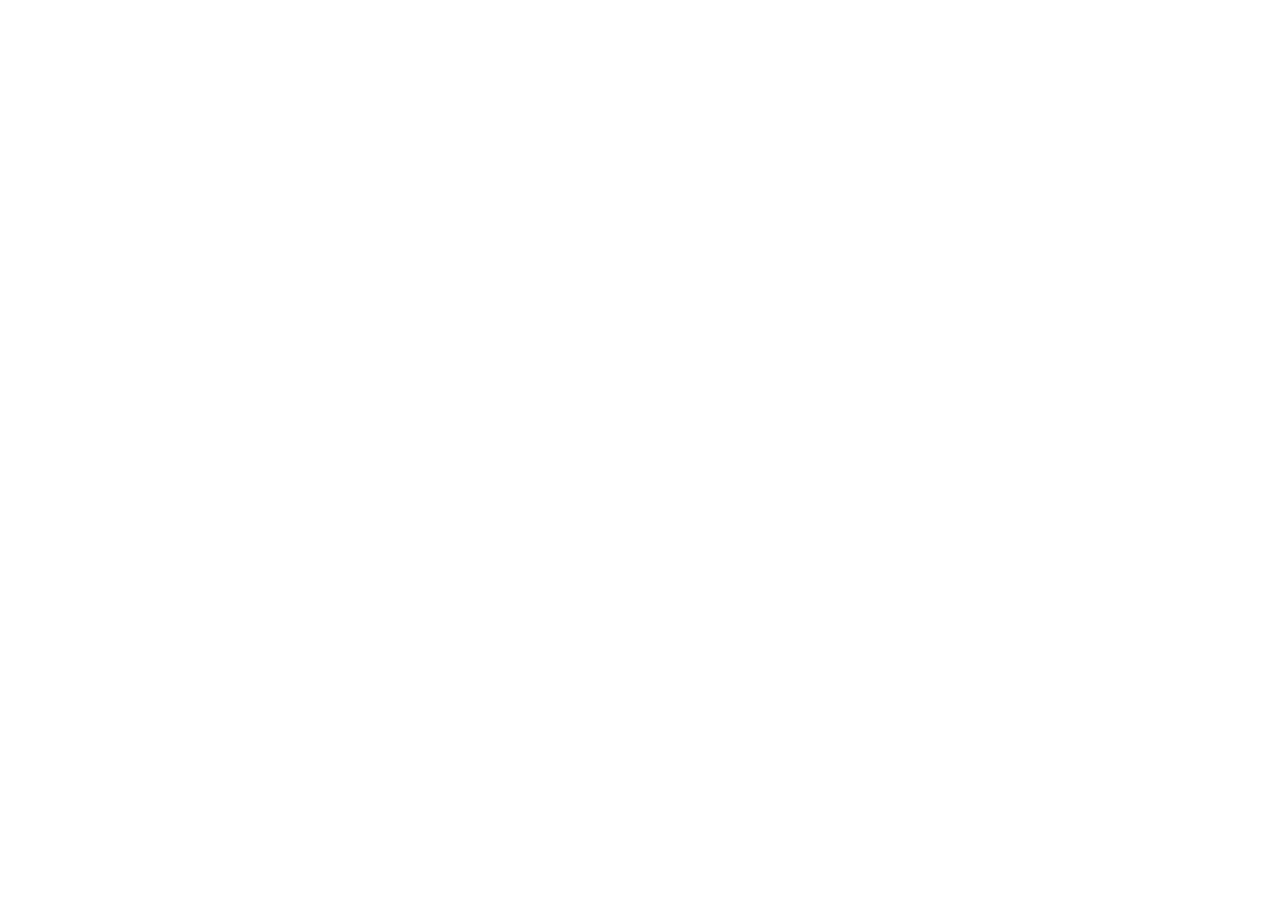
==== commit 280093d2: "Безопасность: со всех страниц автоматический переход с http на https Co-Authored-By: Claude Opus 5.5" ====
--- a/index.html
+++ b/index.html
@@ -1,6 +1,7 @@
 <!doctype html>
 <html lang="ru">
 <head>
+  <script>if(location.protocol==='http:'&&!/^(localhost|127\.)/.test(location.hostname))location.replace('https://'+location.host+location.pathname+location.search+location.hash)</script>
   <meta charset="utf-8">
   <meta name="viewport" content="width=device-width, initial-scale=1, viewport-fit=cover">
   <title>Jazylam — онлайн-запись и напоминания клиентам в Telegram</title>
@@ -10,7 +11,7 @@
   <meta name="theme-color" content="#0f766e">
   <link rel="icon" type="image/png" sizes="192x192" href="icon-192.png">
   <link rel="apple-touch-icon" href="apple-touch-icon.png">
-  <link rel="stylesheet" href="css/style.css?v=20261125f">
+  <link rel="stylesheet" href="css/style.css?v=20261125i">
 </head>
 <body>
   <nav class="nav"><div class="container">
@@ -132,7 +133,7 @@
     <p>14 дней · без карты · без автосписаний</p>
   </div>
 
-  <script src="js/hero-demo.js?v=20261125f" defer></script>
+  <script src="js/hero-demo.js?v=20261125i" defer></script>
   <script>
     // Закреплённая кнопка на телефоне: показываем, когда главная кнопка ушла за экран
     (function () {
